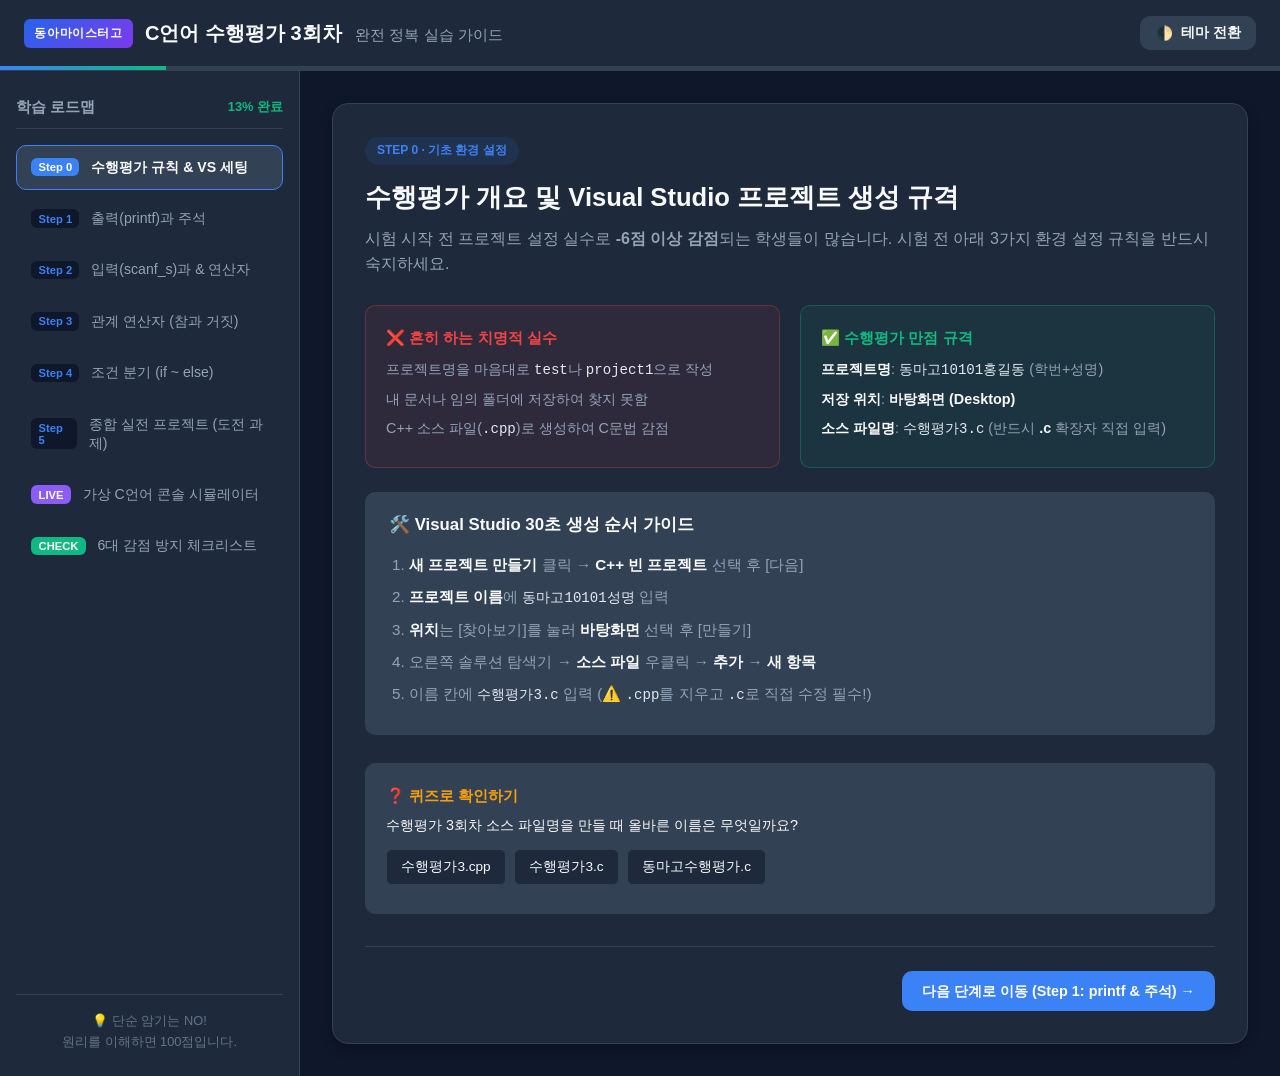
==== index.html @ 0d50d713 "feat: 동아마이스터고 C언어 3회차 수행평가 실습 웹사이트 및 단계별 학습 콘텐츠 구축" ====
<!DOCTYPE html>
<html lang="ko">
<head>
    <meta charset="UTF-8">
    <meta http-equiv="refresh" content="0; url=03_%EC%9B%B9_%ED%95%99%EC%8A%B5%EC%82%AC%EC%9D%B4%ED%8A%B8/index.html">
    <title>동아마이스터고 C언어 3회차 수행평가 실습 마스터</title>
    <script>
        window.location.replace("03_%EC%9B%B9_%ED%95%99%EC%8A%B5%EC%82%AC%EC%9D%B4%ED%8A%B8/index.html");
    </script>
</head>
<body style="font-family: sans-serif; text-align: center; padding: 50px;">
    <h2>동아마이스터고 C언어 3회차 수행평가 실습 사이트로 이동 중입니다...</h2>
    <p><a href="03_%EC%9B%B9_%ED%95%99%EC%8A%B5%EC%82%AC%EC%9D%B4%ED%8A%B8/index.html">여기를 클릭하여 바로 이동하기</a></p>
</body>
</html>
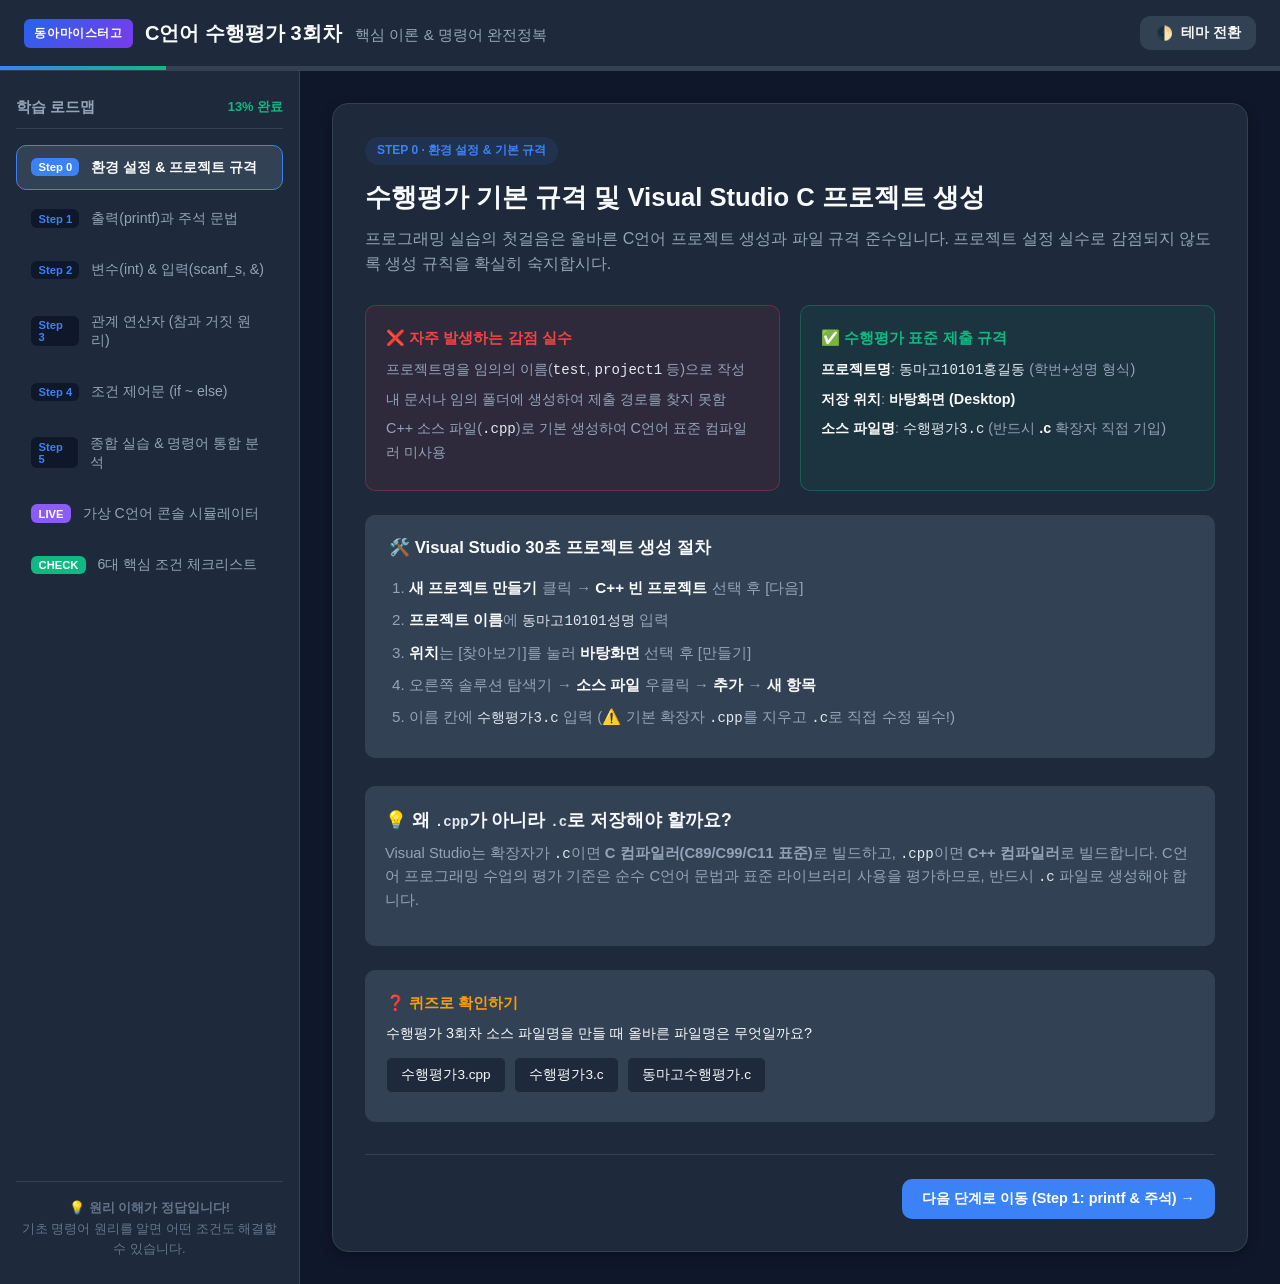
==== commit 7bf4af6d: "feat: 3회차 수행평가 C언어 핵심 이론·명령어 집중 전면 개편 및 타 반 기출 내용 삭제" ====
--- a/index.html
+++ b/index.html
@@ -3,13 +3,13 @@
 <head>
     <meta charset="UTF-8">
     <meta http-equiv="refresh" content="0; url=03_%EC%9B%B9_%ED%95%99%EC%8A%B5%EC%82%AC%EC%9D%B4%ED%8A%B8/index.html">
-    <title>동아마이스터고 C언어 3회차 수행평가 실습 마스터</title>
+    <title>동아마이스터고 C언어 3회차 수행평가 이론 &amp; 명령어 마스터</title>
     <script>
         window.location.replace("03_%EC%9B%B9_%ED%95%99%EC%8A%B5%EC%82%AC%EC%9D%B4%ED%8A%B8/index.html");
     </script>
 </head>
 <body style="font-family: sans-serif; text-align: center; padding: 50px;">
-    <h2>동아마이스터고 C언어 3회차 수행평가 실습 사이트로 이동 중입니다...</h2>
+    <h2>동아마이스터고 C언어 3회차 수행평가 이론 &amp; 명령어 학습 사이트로 이동 중입니다...</h2>
     <p><a href="03_%EC%9B%B9_%ED%95%99%EC%8A%B5%EC%82%AC%EC%9D%B4%ED%8A%B8/index.html">여기를 클릭하여 바로 이동하기</a></p>
 </body>
 </html>
